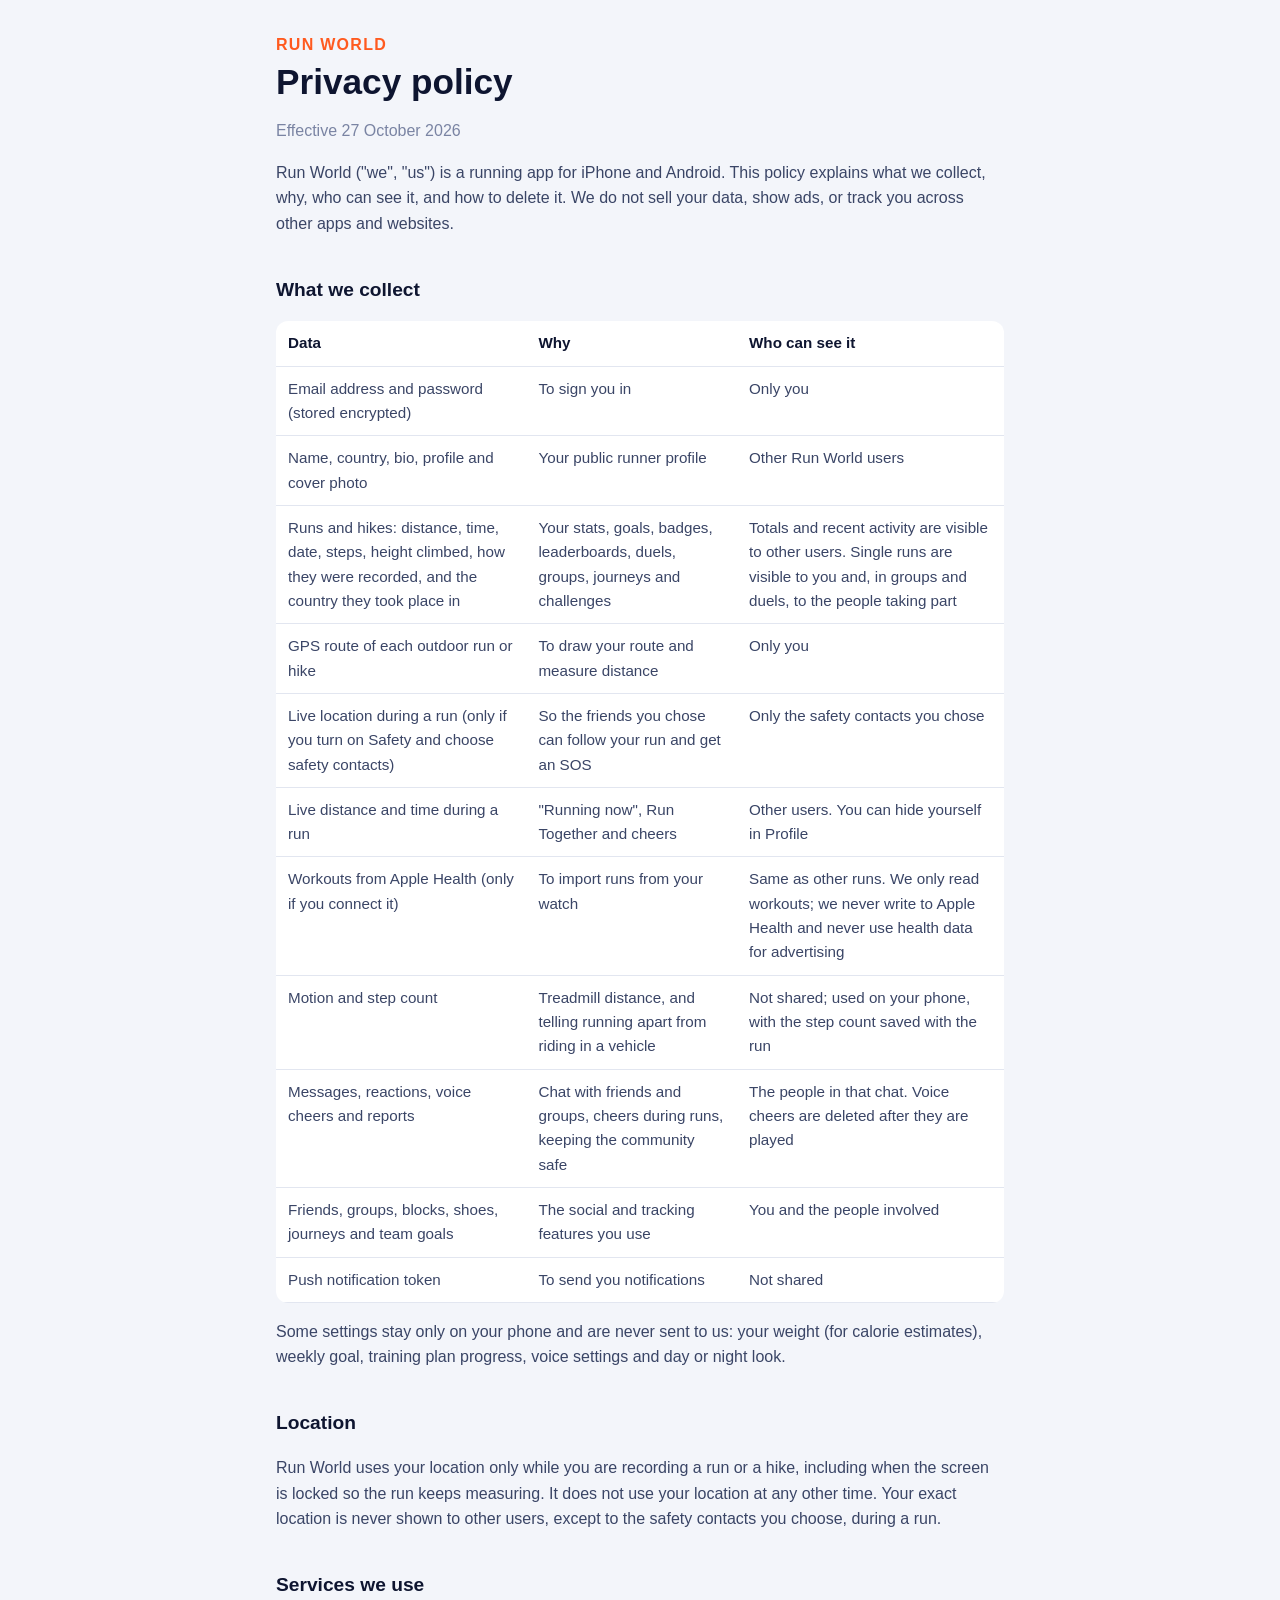
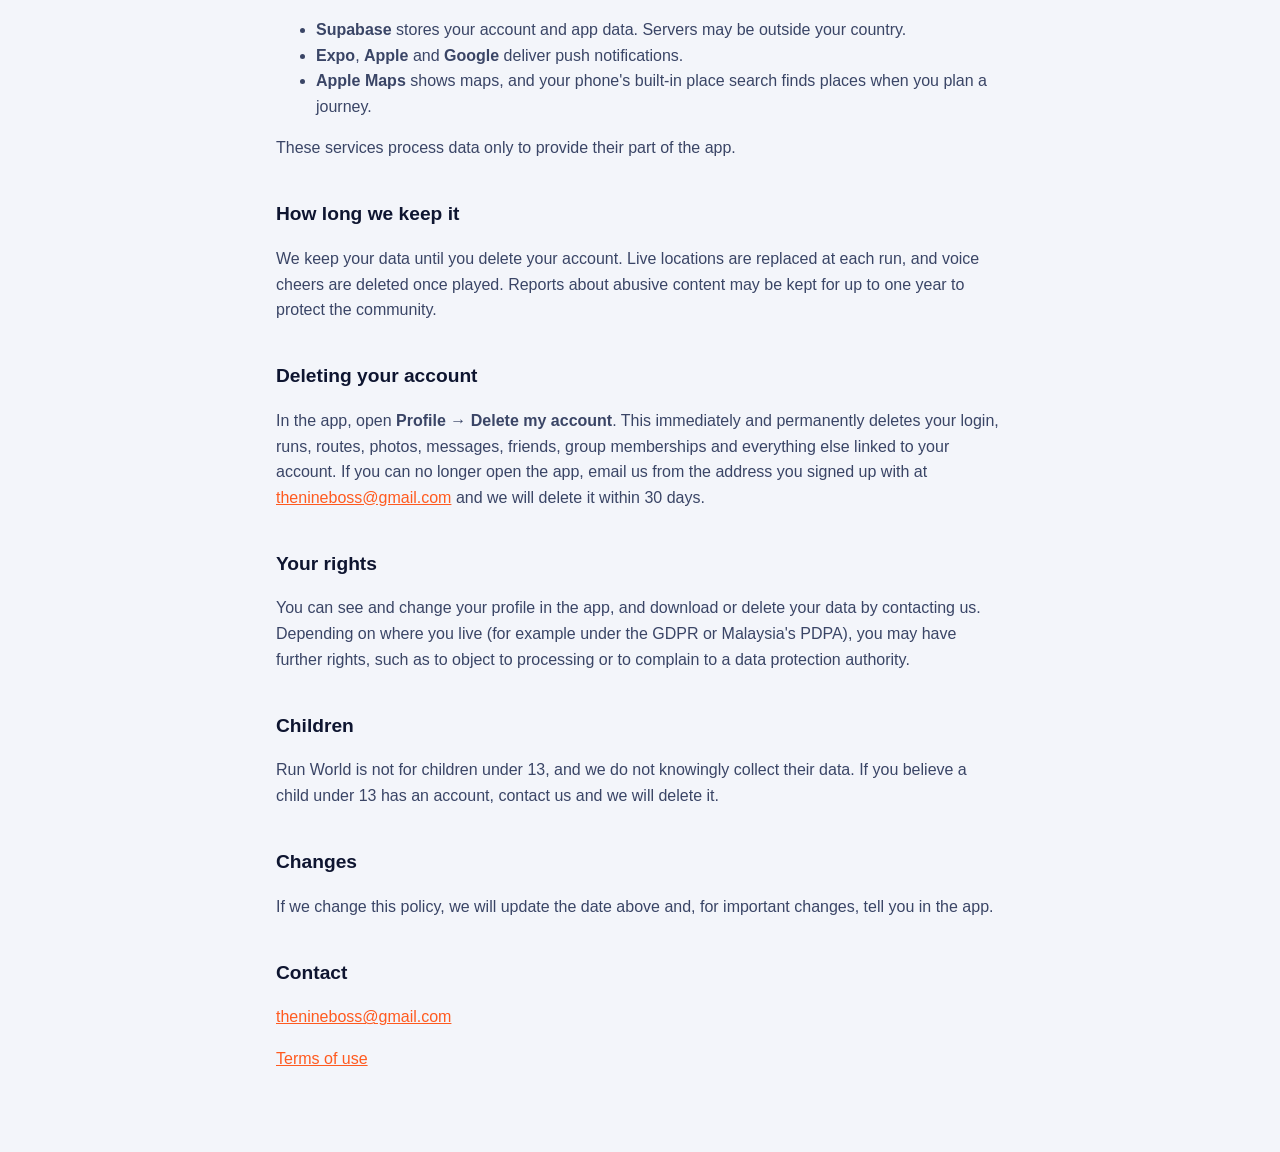
==== privacy-policy.html @ a04a9c20 "Add files via upload" ====
<!doctype html>
<html lang="en">
<head>
<meta charset="utf-8">
<meta name="viewport" content="width=device-width, initial-scale=1">
<title>Run World Privacy Policy</title>
<link rel="stylesheet" href="style.css">
</head>
<body>
<main>
<p class="brand">Run World</p>
<h1>Privacy policy</h1>
<p class="muted">Effective 27 October 2026</p>

<p>Run World ("we", "us") is a running app for iPhone and Android. This policy explains what we collect, why, who can see it, and how to delete it. We do not sell your data, show ads, or track you across other apps and websites.</p>

<h2>What we collect</h2>
<table>
<tr><th>Data</th><th>Why</th><th>Who can see it</th></tr>
<tr><td>Email address and password (stored encrypted)</td><td>To sign you in</td><td>Only you</td></tr>
<tr><td>Name, country, bio, profile and cover photo</td><td>Your public runner profile</td><td>Other Run World users</td></tr>
<tr><td>Runs and hikes: distance, time, date, steps, height climbed, how they were recorded, and the country they took place in</td><td>Your stats, goals, badges, leaderboards, duels, groups, journeys and challenges</td><td>Totals and recent activity are visible to other users. Single runs are visible to you and, in groups and duels, to the people taking part</td></tr>
<tr><td>GPS route of each outdoor run or hike</td><td>To draw your route and measure distance</td><td>Only you</td></tr>
<tr><td>Live location during a run (only if you turn on Safety and choose safety contacts)</td><td>So the friends you chose can follow your run and get an SOS</td><td>Only the safety contacts you chose</td></tr>
<tr><td>Live distance and time during a run</td><td>"Running now", Run Together and cheers</td><td>Other users. You can hide yourself in Profile</td></tr>
<tr><td>Workouts from Apple Health (only if you connect it)</td><td>To import runs from your watch</td><td>Same as other runs. We only read workouts; we never write to Apple Health and never use health data for advertising</td></tr>
<tr><td>Motion and step count</td><td>Treadmill distance, and telling running apart from riding in a vehicle</td><td>Not shared; used on your phone, with the step count saved with the run</td></tr>
<tr><td>Messages, reactions, voice cheers and reports</td><td>Chat with friends and groups, cheers during runs, keeping the community safe</td><td>The people in that chat. Voice cheers are deleted after they are played</td></tr>
<tr><td>Friends, groups, blocks, shoes, journeys and team goals</td><td>The social and tracking features you use</td><td>You and the people involved</td></tr>
<tr><td>Push notification token</td><td>To send you notifications</td><td>Not shared</td></tr>
</table>
<p>Some settings stay only on your phone and are never sent to us: your weight (for calorie estimates), weekly goal, training plan progress, voice settings and day or night look.</p>

<h2>Location</h2>
<p>Run World uses your location only while you are recording a run or a hike, including when the screen is locked so the run keeps measuring. It does not use your location at any other time. Your exact location is never shown to other users, except to the safety contacts you choose, during a run.</p>

<h2>Services we use</h2>
<ul>
<li><strong>Supabase</strong> stores your account and app data. Servers may be outside your country.</li>
<li><strong>Expo</strong>, <strong>Apple</strong> and <strong>Google</strong> deliver push notifications.</li>
<li><strong>Apple Maps</strong> shows maps, and your phone's built-in place search finds places when you plan a journey.</li>
</ul>
<p>These services process data only to provide their part of the app.</p>

<h2>How long we keep it</h2>
<p>We keep your data until you delete your account. Live locations are replaced at each run, and voice cheers are deleted once played. Reports about abusive content may be kept for up to one year to protect the community.</p>

<h2 id="delete-account">Deleting your account</h2>
<p>In the app, open <strong>Profile → Delete my account</strong>. This immediately and permanently deletes your login, runs, routes, photos, messages, friends, group memberships and everything else linked to your account. If you can no longer open the app, email us from the address you signed up with at <a href="mailto:thenineboss@gmail.com">thenineboss@gmail.com</a> and we will delete it within 30 days.</p>

<h2>Your rights</h2>
<p>You can see and change your profile in the app, and download or delete your data by contacting us. Depending on where you live (for example under the GDPR or Malaysia's PDPA), you may have further rights, such as to object to processing or to complain to a data protection authority.</p>

<h2>Children</h2>
<p>Run World is not for children under 13, and we do not knowingly collect their data. If you believe a child under 13 has an account, contact us and we will delete it.</p>

<h2>Changes</h2>
<p>If we change this policy, we will update the date above and, for important changes, tell you in the app.</p>

<h2>Contact</h2>
<p><a href="mailto:thenineboss@gmail.com">thenineboss@gmail.com</a></p>

<p class="muted"><a href="terms.html">Terms of use</a></p>
</main>
</body>
</html>
---- style.css ----
:root { --bg: #F3F5FA; --card: #FFFFFF; --ink: #0E1530; --ink2: #3A4566; --mute: #7A84A3; --line: #E2E6F0; --accent: #FF5A1F; }
@media (prefers-color-scheme: dark) {
  :root { --bg: #080C1A; --card: #121A30; --ink: #F4F6FB; --ink2: #C3CAE0; --mute: #8590B0; --line: #232D4D; --accent: #FF6B2C; }
}
* { box-sizing: border-box; }
body { margin: 0; background: var(--bg); color: var(--ink2); font: 16px/1.6 -apple-system, BlinkMacSystemFont, "Segoe UI", Roboto, sans-serif; }
main { max-width: 760px; margin: 0 auto; padding: 32px 16px 64px; }
.brand { color: var(--accent); font-weight: 800; letter-spacing: 0.08em; text-transform: uppercase; margin: 0; }
h1 { color: var(--ink); font-size: 2.2rem; line-height: 1.15; margin: 4px 0; }
h2 { color: var(--ink); font-size: 1.2rem; margin-top: 2em; }
a { color: var(--accent); }
.muted { color: var(--mute); }
table { width: 100%; border-collapse: collapse; background: var(--card); border-radius: 12px; overflow: hidden; display: block; overflow-x: auto; }
th, td { text-align: left; vertical-align: top; padding: 10px 12px; border-bottom: 1px solid var(--line); font-size: 0.95rem; }
th { color: var(--ink); }
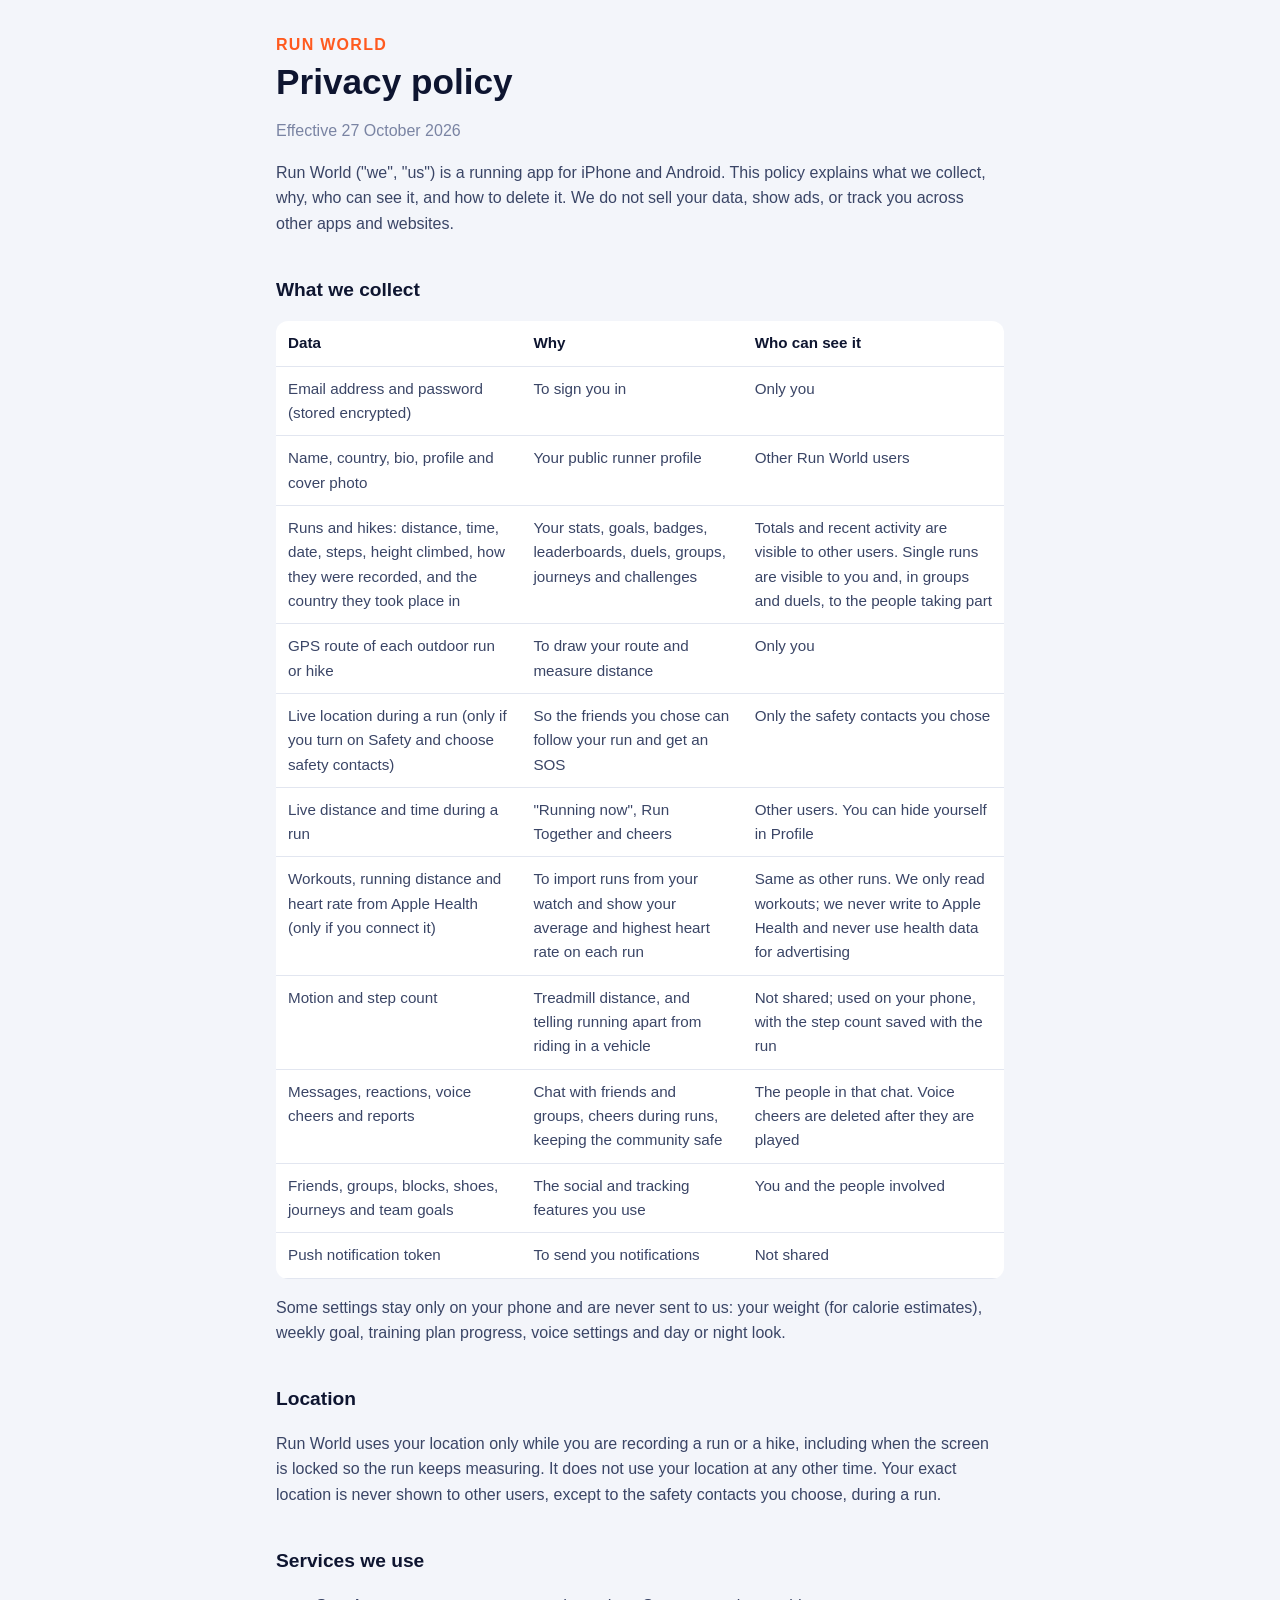
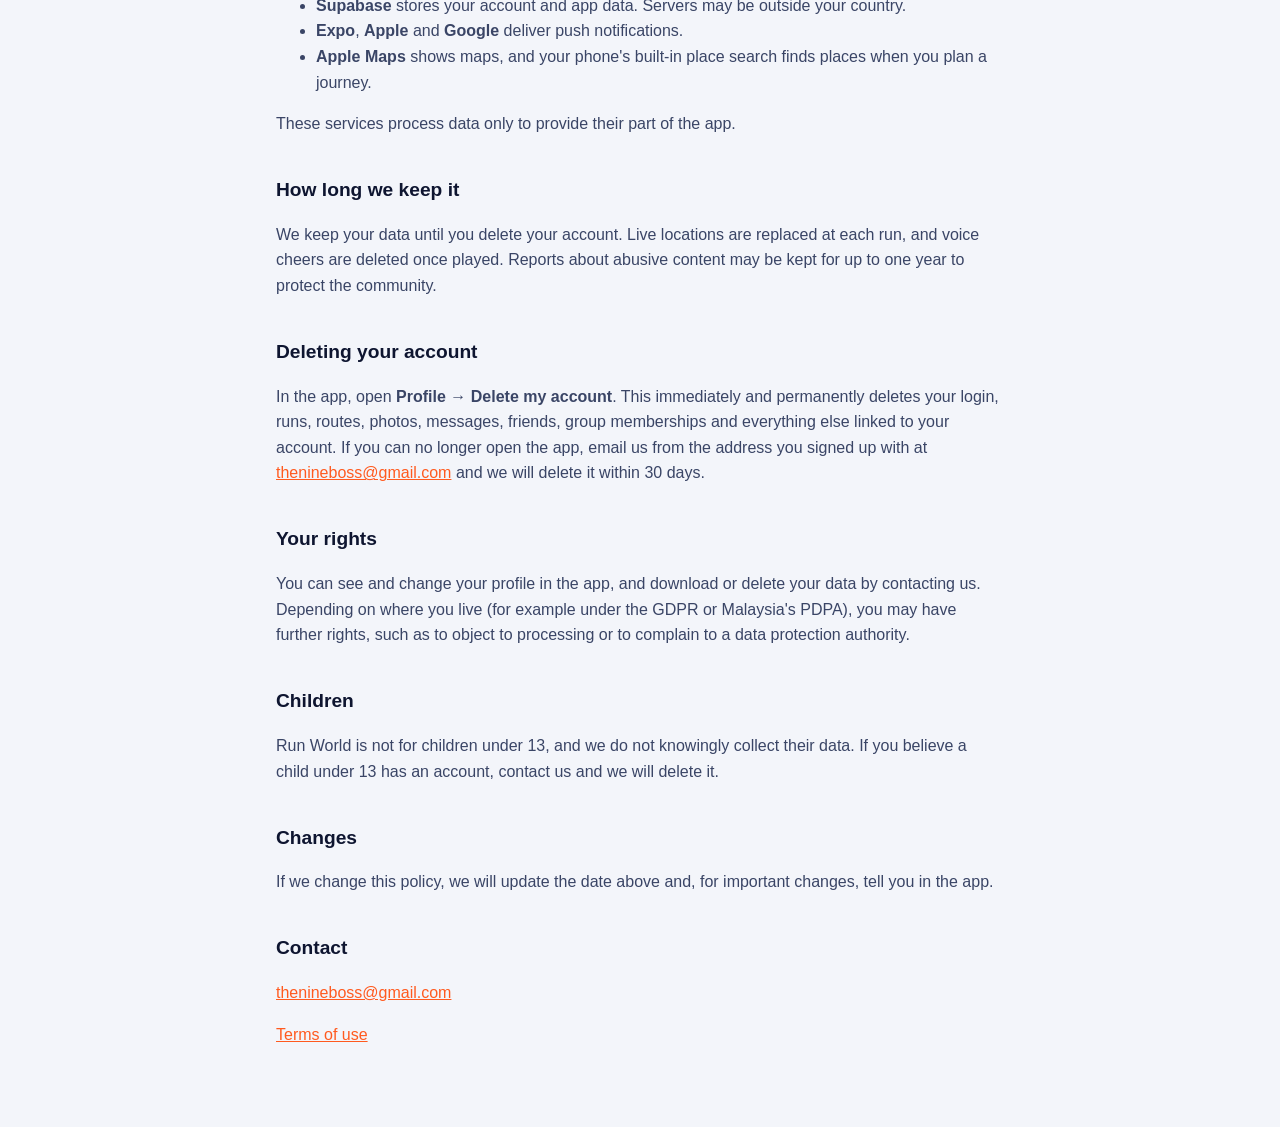
==== commit c183fb20: "Update privacy-policy.html" ====
--- a/privacy-policy.html
+++ b/privacy-policy.html
@@ -23,7 +23,7 @@
 <tr><td>GPS route of each outdoor run or hike</td><td>To draw your route and measure distance</td><td>Only you</td></tr>
 <tr><td>Live location during a run (only if you turn on Safety and choose safety contacts)</td><td>So the friends you chose can follow your run and get an SOS</td><td>Only the safety contacts you chose</td></tr>
 <tr><td>Live distance and time during a run</td><td>"Running now", Run Together and cheers</td><td>Other users. You can hide yourself in Profile</td></tr>
-<tr><td>Workouts from Apple Health (only if you connect it)</td><td>To import runs from your watch</td><td>Same as other runs. We only read workouts; we never write to Apple Health and never use health data for advertising</td></tr>
+<tr><td>Workouts, running distance and heart rate from Apple Health (only if you connect it)</td><td>To import runs from your watch and show your average and highest heart rate on each run</td><td>Same as other runs. We only read workouts; we never write to Apple Health and never use health data for advertising</td></tr>
 <tr><td>Motion and step count</td><td>Treadmill distance, and telling running apart from riding in a vehicle</td><td>Not shared; used on your phone, with the step count saved with the run</td></tr>
 <tr><td>Messages, reactions, voice cheers and reports</td><td>Chat with friends and groups, cheers during runs, keeping the community safe</td><td>The people in that chat. Voice cheers are deleted after they are played</td></tr>
 <tr><td>Friends, groups, blocks, shoes, journeys and team goals</td><td>The social and tracking features you use</td><td>You and the people involved</td></tr>
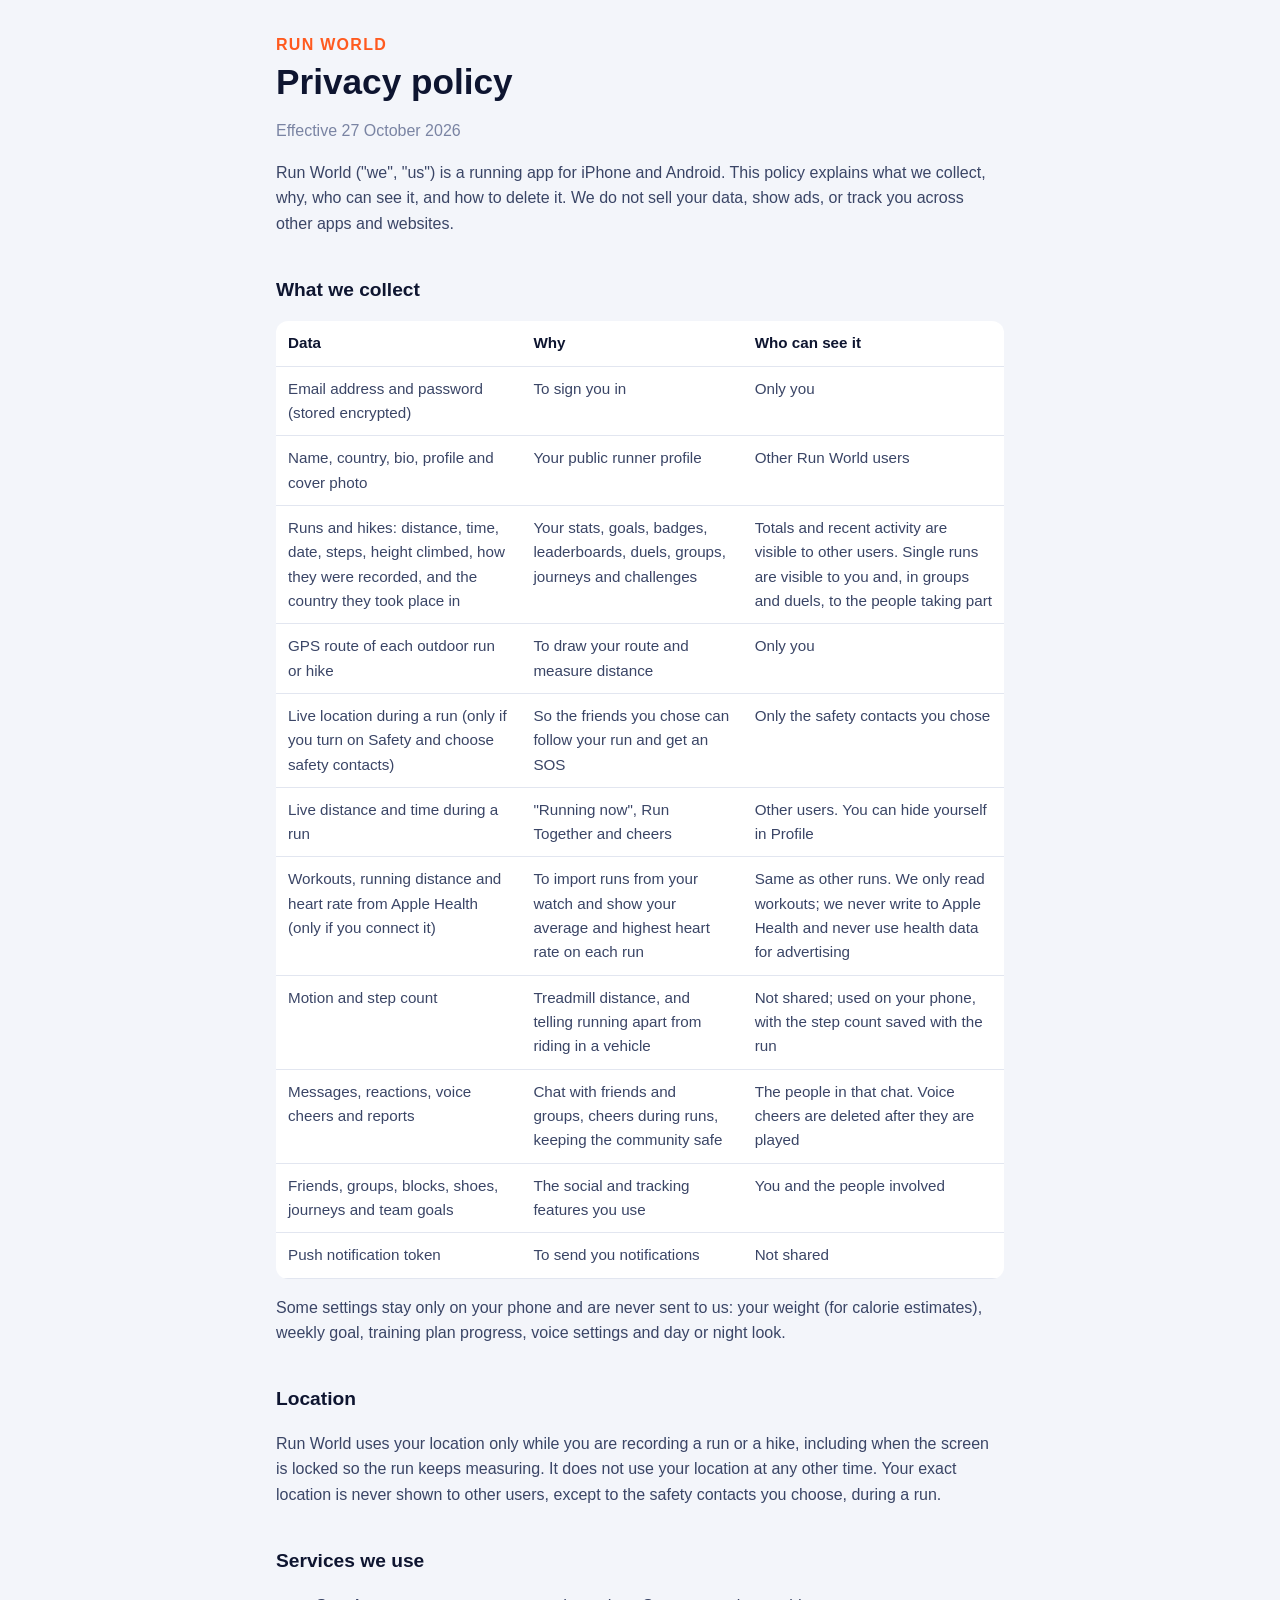
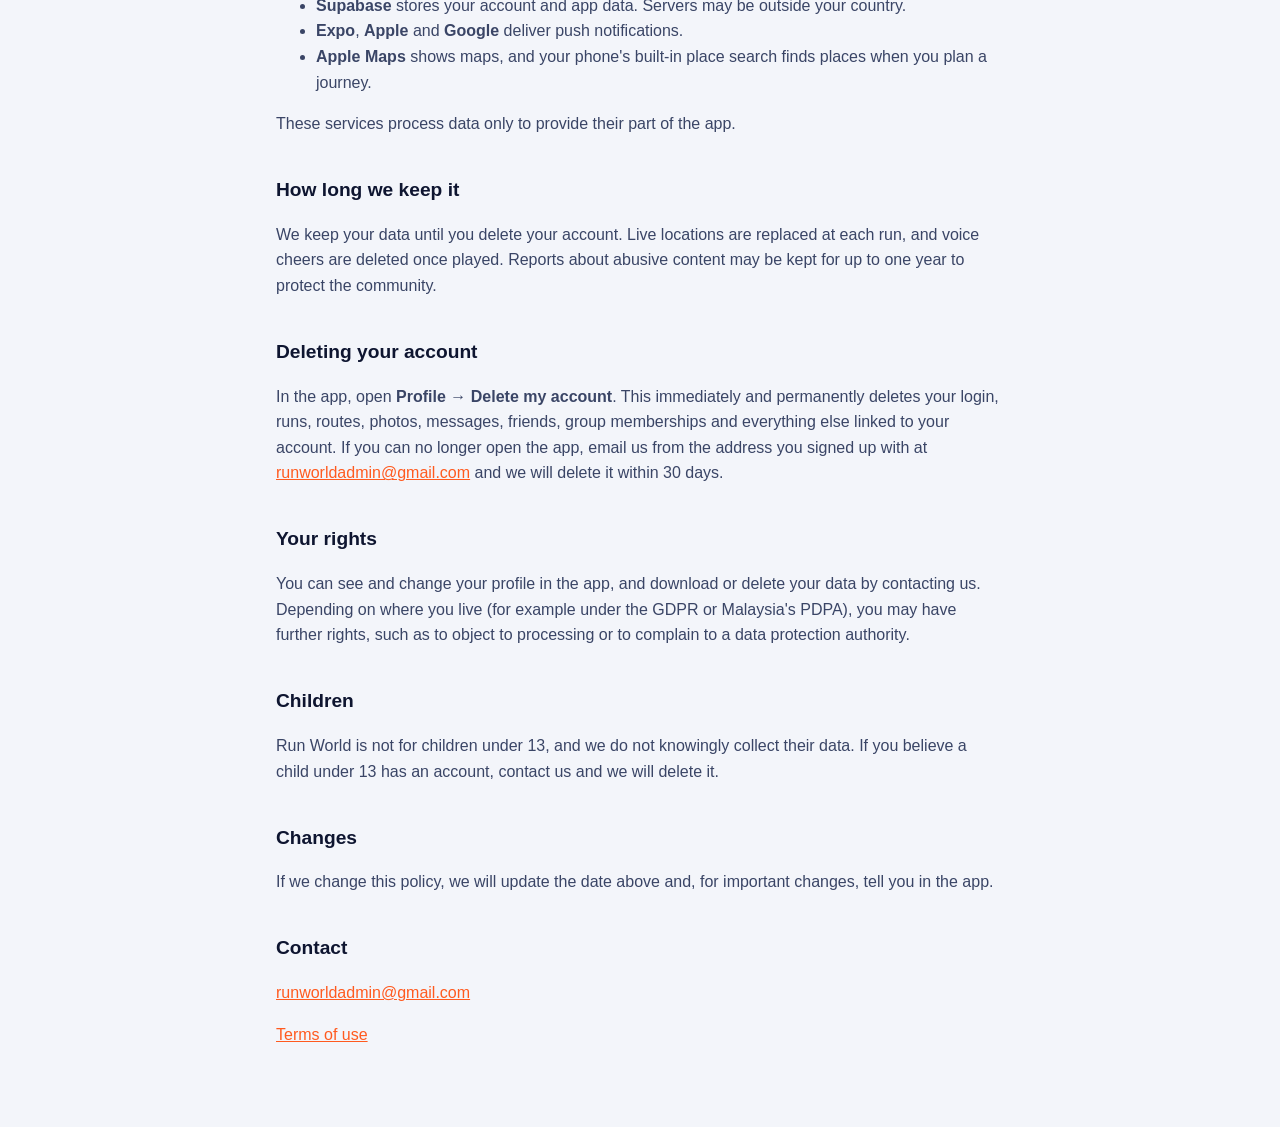
==== commit a21777b8: "Add files via upload" ====
--- a/privacy-policy.html
+++ b/privacy-policy.html
@@ -46,7 +46,7 @@
 <p>We keep your data until you delete your account. Live locations are replaced at each run, and voice cheers are deleted once played. Reports about abusive content may be kept for up to one year to protect the community.</p>
 
 <h2 id="delete-account">Deleting your account</h2>
-<p>In the app, open <strong>Profile → Delete my account</strong>. This immediately and permanently deletes your login, runs, routes, photos, messages, friends, group memberships and everything else linked to your account. If you can no longer open the app, email us from the address you signed up with at <a href="mailto:thenineboss@gmail.com">thenineboss@gmail.com</a> and we will delete it within 30 days.</p>
+<p>In the app, open <strong>Profile → Delete my account</strong>. This immediately and permanently deletes your login, runs, routes, photos, messages, friends, group memberships and everything else linked to your account. If you can no longer open the app, email us from the address you signed up with at <a href="mailto:runworldadmin@gmail.com">runworldadmin@gmail.com</a> and we will delete it within 30 days.</p>
 
 <h2>Your rights</h2>
 <p>You can see and change your profile in the app, and download or delete your data by contacting us. Depending on where you live (for example under the GDPR or Malaysia's PDPA), you may have further rights, such as to object to processing or to complain to a data protection authority.</p>
@@ -58,7 +58,7 @@
 <p>If we change this policy, we will update the date above and, for important changes, tell you in the app.</p>
 
 <h2>Contact</h2>
-<p><a href="mailto:thenineboss@gmail.com">thenineboss@gmail.com</a></p>
+<p><a href="mailto:runworldadmin@gmail.com">runworldadmin@gmail.com</a></p>
 
 <p class="muted"><a href="terms.html">Terms of use</a></p>
 </main>
